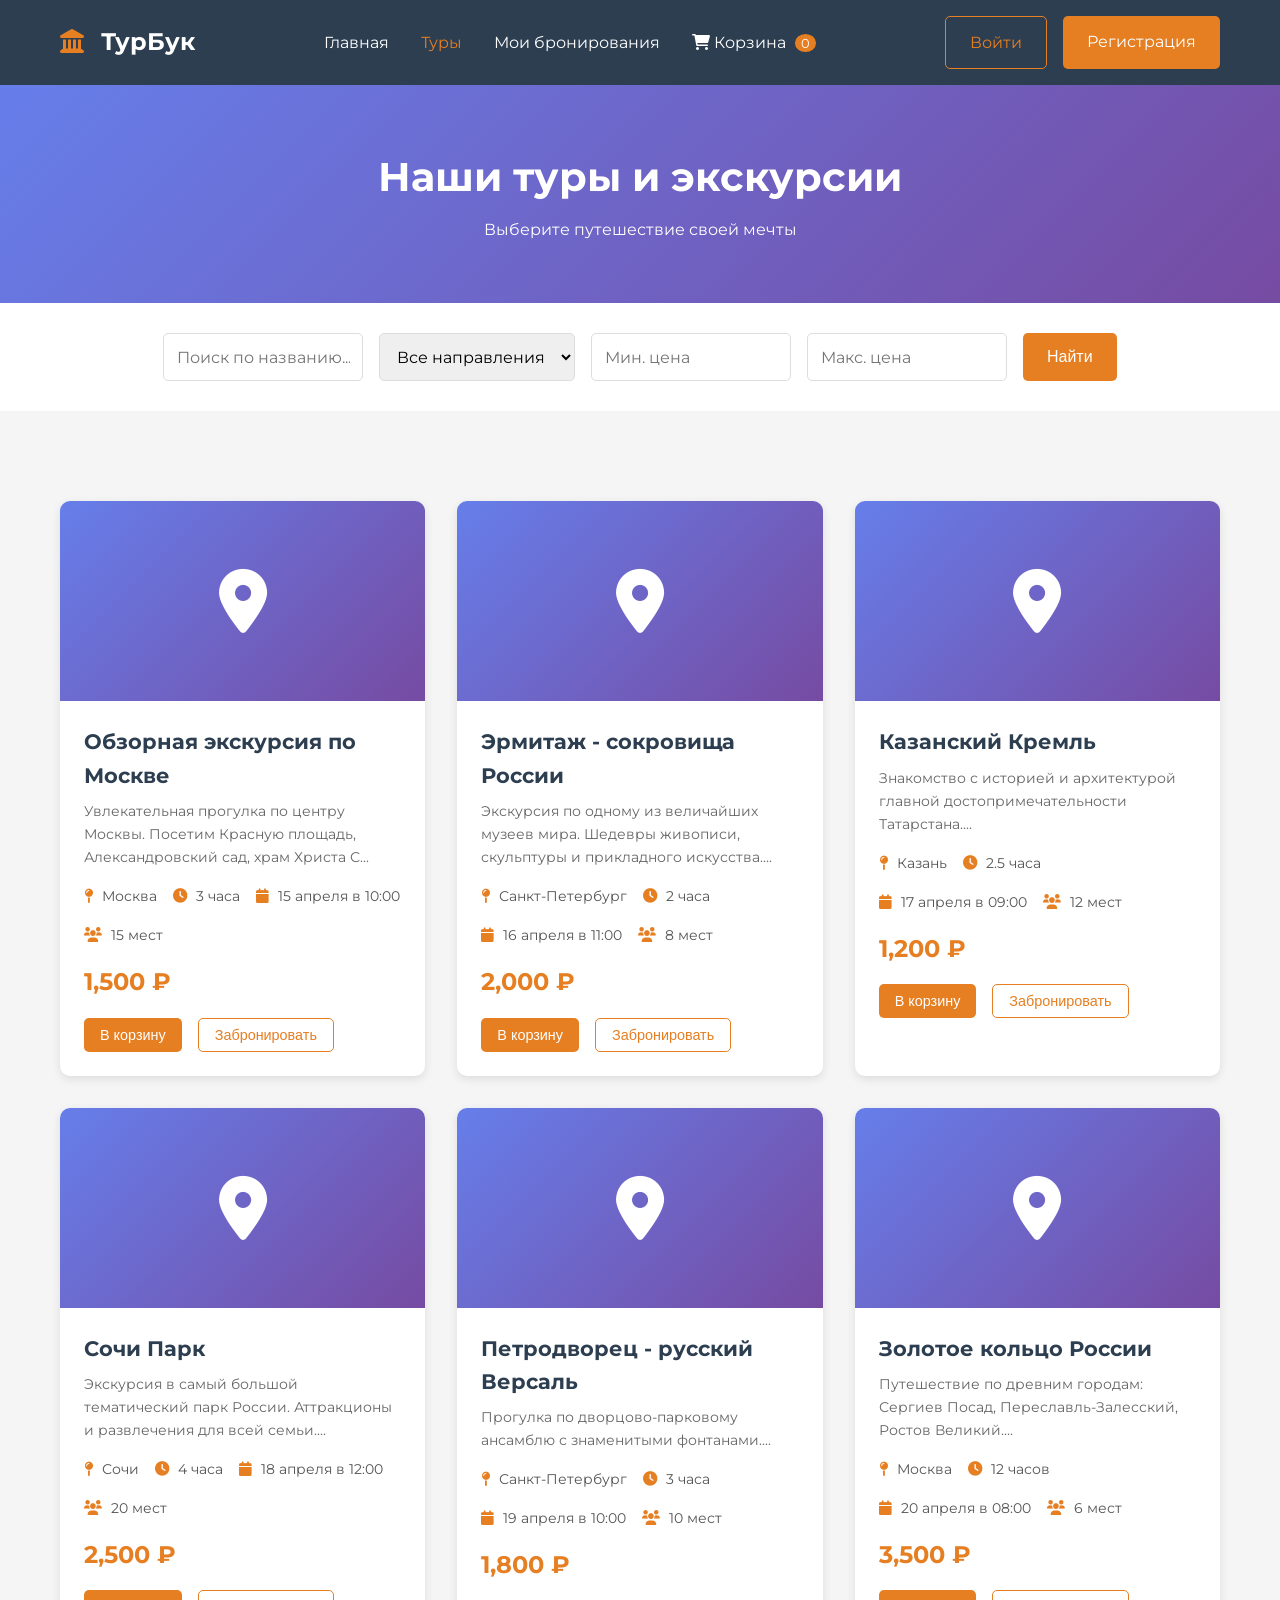
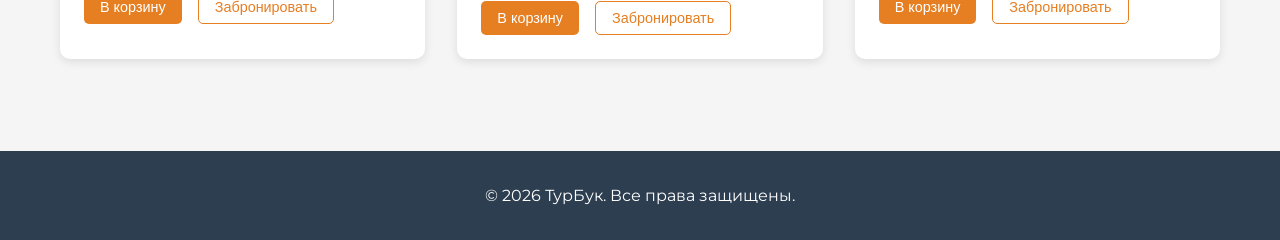
==== tours.html @ 857af608 "Add files via upload" ====
<!DOCTYPE html>
<html lang="ru">
<head>
    <meta charset="UTF-8">
    <meta name="viewport" content="width=device-width, initial-scale=1.0">
    <title>Туры - ТурБук</title>
    <link rel="stylesheet" href="style.css">
    <link href="https://fonts.googleapis.com/css2?family=Montserrat:wght@300;400;500;600;700&display=swap" rel="stylesheet">
    <link rel="stylesheet" href="https://cdnjs.cloudflare.com/ajax/libs/font-awesome/6.0.0/css/all.min.css">
</head>
<body>
    <nav class="navbar">
        <div class="container">
            <div class="logo">
                <i class="fas fa-landmark"></i>
                <span>ТурБук</span>
            </div>
            <ul class="nav-links">
                <li><a href="index.html">Главная</a></li>
                <li><a href="tours.html" class="active">Туры</a></li>
                <li><a href="booking.html">Мои бронирования</a></li>
                <li><a href="cart.html"><i class="fas fa-shopping-cart"></i> Корзина <span id="cartCount" class="cart-count">0</span></a></li>
            </ul>
            <div class="auth-buttons" id="authButtons">
                <a href="login.html" class="btn btn-outline">Войти</a>
                <a href="register.html" class="btn btn-primary">Регистрация</a>
            </div>
            <div class="user-info" id="userInfo" style="display: none;">
                <i class="fas fa-user-circle"></i>
                <span id="username"></span>
                <button onclick="logout()" class="btn-logout">Выйти</button>
            </div>
        </div>
    </nav>

    <section class="page-header">
        <div class="container">
            <h1>Наши туры и экскурсии</h1>
            <p>Выберите путешествие своей мечты</p>
        </div>
    </section>

    <section class="filters">
        <div class="container">
            <div class="filter-group">
                <input type="text" id="searchInput" placeholder="Поиск по названию..." class="filter-input">
                <select id="locationFilter" class="filter-select">
                    <option value="">Все направления</option>
                    <option value="Москва">Москва</option>
                    <option value="Санкт-Петербург">Санкт-Петербург</option>
                    <option value="Казань">Казань</option>
                    <option value="Сочи">Сочи</option>
                </select>
                <input type="number" id="minPrice" placeholder="Мин. цена" class="filter-input">
                <input type="number" id="maxPrice" placeholder="Макс. цена" class="filter-input">
                <button onclick="filterTours()" class="btn btn-primary">Найти</button>
            </div>
        </div>
    </section>

    <section class="tours-section">
        <div class="container">
            <div class="tours-grid" id="allTours"></div>
        </div>
    </section>

    <footer>
        <div class="container">
            <p>&copy; 2026 ТурБук. Все права защищены.</p>
        </div>
    </footer>

    <script src="main.js"></script>
    <script>
        checkAuth();
        loadAllTours();
        updateCartCount();
    </script>
</body>
</html>
---- style.css ----
* {
    margin: 0;
    padding: 0;
    box-sizing: border-box;
}

body {
    font-family: 'Montserrat', sans-serif;
    line-height: 1.6;
    color: #333;
    background: #f5f5f5;
}

.container {
    max-width: 1200px;
    margin: 0 auto;
    padding: 0 20px;
}

/* Navbar */
.navbar {
    background: #2c3e50;
    color: white;
    padding: 1rem 0;
    position: sticky;
    top: 0;
    z-index: 100;
}

.navbar .container {
    display: flex;
    justify-content: space-between;
    align-items: center;
}

.logo {
    font-size: 1.5rem;
    font-weight: bold;
}

.logo i {
    color: #e67e22;
    margin-right: 10px;
}

.nav-links {
    display: flex;
    list-style: none;
    gap: 2rem;
}

.nav-links a {
    color: white;
    text-decoration: none;
    transition: color 0.3s;
}

.nav-links a:hover,
.nav-links a.active {
    color: #e67e22;
}

.auth-buttons {
    display: flex;
    gap: 1rem;
}

.user-info {
    display: flex;
    align-items: center;
    gap: 1rem;
}

.user-info i {
    font-size: 1.2rem;
    color: #e67e22;
}

.btn-logout {
    background: none;
    border: 1px solid #e67e22;
    color: #e67e22;
    padding: 0.3rem 1rem;
    border-radius: 5px;
    cursor: pointer;
    transition: all 0.3s;
}

.btn-logout:hover {
    background: #e67e22;
    color: white;
}

/* Buttons */
.btn {
    display: inline-block;
    padding: 0.8rem 1.5rem;
    border-radius: 5px;
    text-decoration: none;
    transition: all 0.3s;
    cursor: pointer;
    border: none;
    font-size: 1rem;
}

.btn-primary {
    background: #e67e22;
    color: white;
}

.btn-primary:hover {
    background: #d35400;
    transform: translateY(-2px);
}

.btn-outline {
    border: 1px solid #e67e22;
    color: #e67e22;
    background: transparent;
}

.btn-outline:hover {
    background: #e67e22;
    color: white;
}

.btn-large {
    padding: 1rem 2rem;
    font-size: 1.2rem;
}

.btn-small {
    padding: 0.5rem 1rem;
    font-size: 0.9rem;
}

.btn-danger {
    background: #e74c3c;
    color: white;
}

.btn-danger:hover {
    background: #c0392b;
}

/* Hero Section */
.hero {
    background: linear-gradient(135deg, #667eea 0%, #764ba2 100%);
    color: white;
    text-align: center;
    padding: 100px 0;
}

.hero h1 {
    font-size: 3rem;
    margin-bottom: 1rem;
}

.hero p {
    font-size: 1.2rem;
    margin-bottom: 2rem;
}

/* Features */
.features {
    padding: 80px 0;
    background: white;
}

.features h2 {
    text-align: center;
    margin-bottom: 3rem;
    font-size: 2rem;
}

.features-grid {
    display: grid;
    grid-template-columns: repeat(auto-fit, minmax(300px, 1fr));
    gap: 2rem;
}

.feature {
    text-align: center;
    padding: 2rem;
    background: #f9f9f9;
    border-radius: 10px;
    transition: transform 0.3s;
}

.feature:hover {
    transform: translateY(-5px);
}

.feature i {
    font-size: 3rem;
    color: #e67e22;
    margin-bottom: 1rem;
}

/* Tours Grid */
.tours-section,
.popular-tours {
    padding: 60px 0;
}

.tours-grid {
    display: grid;
    grid-template-columns: repeat(auto-fill, minmax(350px, 1fr));
    gap: 2rem;
}

.tour-card {
    background: white;
    border-radius: 10px;
    overflow: hidden;
    box-shadow: 0 3px 10px rgba(0,0,0,0.1);
    transition: transform 0.3s;
}

.tour-card:hover {
    transform: translateY(-5px);
    box-shadow: 0 5px 20px rgba(0,0,0,0.15);
}

.tour-image {
    height: 200px;
    background: linear-gradient(135deg, #667eea 0%, #764ba2 100%);
    display: flex;
    align-items: center;
    justify-content: center;
    color: white;
}

.tour-image i {
    font-size: 4rem;
}

.tour-content {
    padding: 1.5rem;
}

.tour-title {
    font-size: 1.3rem;
    margin-bottom: 0.5rem;
    color: #2c3e50;
}

.tour-description {
    color: #666;
    margin-bottom: 1rem;
    font-size: 0.9rem;
}

.tour-info {
    display: flex;
    flex-wrap: wrap;
    gap: 1rem;
    margin-bottom: 1rem;
    font-size: 0.9rem;
    color: #555;
}

.tour-info i {
    margin-right: 5px;
    color: #e67e22;
}

.tour-price {
    font-size: 1.5rem;
    font-weight: bold;
    color: #e67e22;
    margin-bottom: 1rem;
}

.tour-actions {
    display: flex;
    gap: 1rem;
}

/* Filters */
.filters {
    padding: 30px 0;
    background: white;
    margin-bottom: 30px;
}

.filter-group {
    display: flex;
    gap: 1rem;
    flex-wrap: wrap;
    justify-content: center;
}

.filter-input,
.filter-select {
    padding: 0.8rem;
    border: 1px solid #ddd;
    border-radius: 5px;
    font-size: 1rem;
    font-family: inherit;
}

.filter-input {
    width: 200px;
}

/* Cart Section */
.cart-section {
    padding: 60px 0;
    min-height: 500px;
}

.cart-items {
    margin-bottom: 2rem;
}

.cart-item {
    background: white;
    padding: 1.5rem;
    border-radius: 10px;
    margin-bottom: 1rem;
    display: flex;
    justify-content: space-between;
    align-items: center;
    flex-wrap: wrap;
    gap: 1rem;
}

.cart-item-info h3 {
    margin-bottom: 0.5rem;
}

.cart-item-price {
    font-weight: bold;
    color: #e67e22;
}

.cart-summary {
    background: white;
    padding: 1.5rem;
    border-radius: 10px;
    text-align: right;
}

.cart-total {
    font-size: 1.3rem;
    font-weight: bold;
    margin-bottom: 1rem;
}

/* Auth Section */
.auth-section {
    padding: 80px 0;
    min-height: calc(100vh - 200px);
    display: flex;
    align-items: center;
}

.auth-card {
    max-width: 400px;
    margin: 0 auto;
    background: white;
    padding: 2rem;
    border-radius: 10px;
    box-shadow: 0 3px 20px rgba(0,0,0,0.1);
}

.auth-card h2 {
    text-align: center;
    margin-bottom: 2rem;
    color: #2c3e50;
}

.form-group {
    margin-bottom: 1.5rem;
}

.form-group label {
    display: block;
    margin-bottom: 0.5rem;
    color: #555;
}

.form-group input,
.form-group textarea {
    width: 100%;
    padding: 0.8rem;
    border: 1px solid #ddd;
    border-radius: 5px;
    font-size: 1rem;
    font-family: inherit;
}

.form-group textarea {
    resize: vertical;
}

.w-100 {
    width: 100%;
}

.auth-link {
    text-align: center;
    margin-top: 1rem;
}

.auth-link a {
    color: #e67e22;
    text-decoration: none;
}

/* Bookings */
.bookings-list {
    display: flex;
    flex-direction: column;
    gap: 1rem;
}

.booking-card {
    background: white;
    padding: 1.5rem;
    border-radius: 10px;
    display: flex;
    justify-content: space-between;
    align-items: center;
    flex-wrap: wrap;
    gap: 1rem;
}

.booking-status {
    padding: 0.3rem 1rem;
    border-radius: 20px;
    font-size: 0.9rem;
}

.status-pending {
    background: #f39c12;
    color: white;
}

.status-paid {
    background: #27ae60;
    color: white;
}

.status-cancelled {
    background: #e74c3c;
    color: white;
}

/* Page Header */
.page-header {
    background: linear-gradient(135deg, #667eea 0%, #764ba2 100%);
    color: white;
    text-align: center;
    padding: 60px 0;
}

.page-header h1 {
    font-size: 2.5rem;
    margin-bottom: 0.5rem;
}

/* Cart Count */
.cart-count {
    background: #e67e22;
    border-radius: 50%;
    padding: 0.1rem 0.4rem;
    font-size: 0.8rem;
    margin-left: 5px;
}

/* Alerts */
.alert {
    padding: 1rem;
    border-radius: 5px;
    margin-bottom: 1rem;
}

.alert-success {
    background: #d4edda;
    color: #155724;
    border: 1px solid #c3e6cb;
}

.alert-error {
    background: #f8d7da;
    color: #721c24;
    border: 1px solid #f5c6cb;
}

/* Footer */
footer {
    background: #2c3e50;
    color: white;
    text-align: center;
    padding: 2rem 0;
    margin-top: 2rem;
}

/* Responsive */
@media (max-width: 768px) {
    .navbar .container {
        flex-direction: column;
        gap: 1rem;
    }
    
    .nav-links {
        flex-wrap: wrap;
        justify-content: center;
    }
    
    .hero h1 {
        font-size: 2rem;
    }
    
    .tours-grid {
        grid-template-columns: 1fr;
    }
    
    .filter-group {
        flex-direction: column;
    }
    
    .filter-input,
    .filter-select {
        width: 100%;
    }
    
    .cart-item {
        flex-direction: column;
        text-align: center;
    }
}
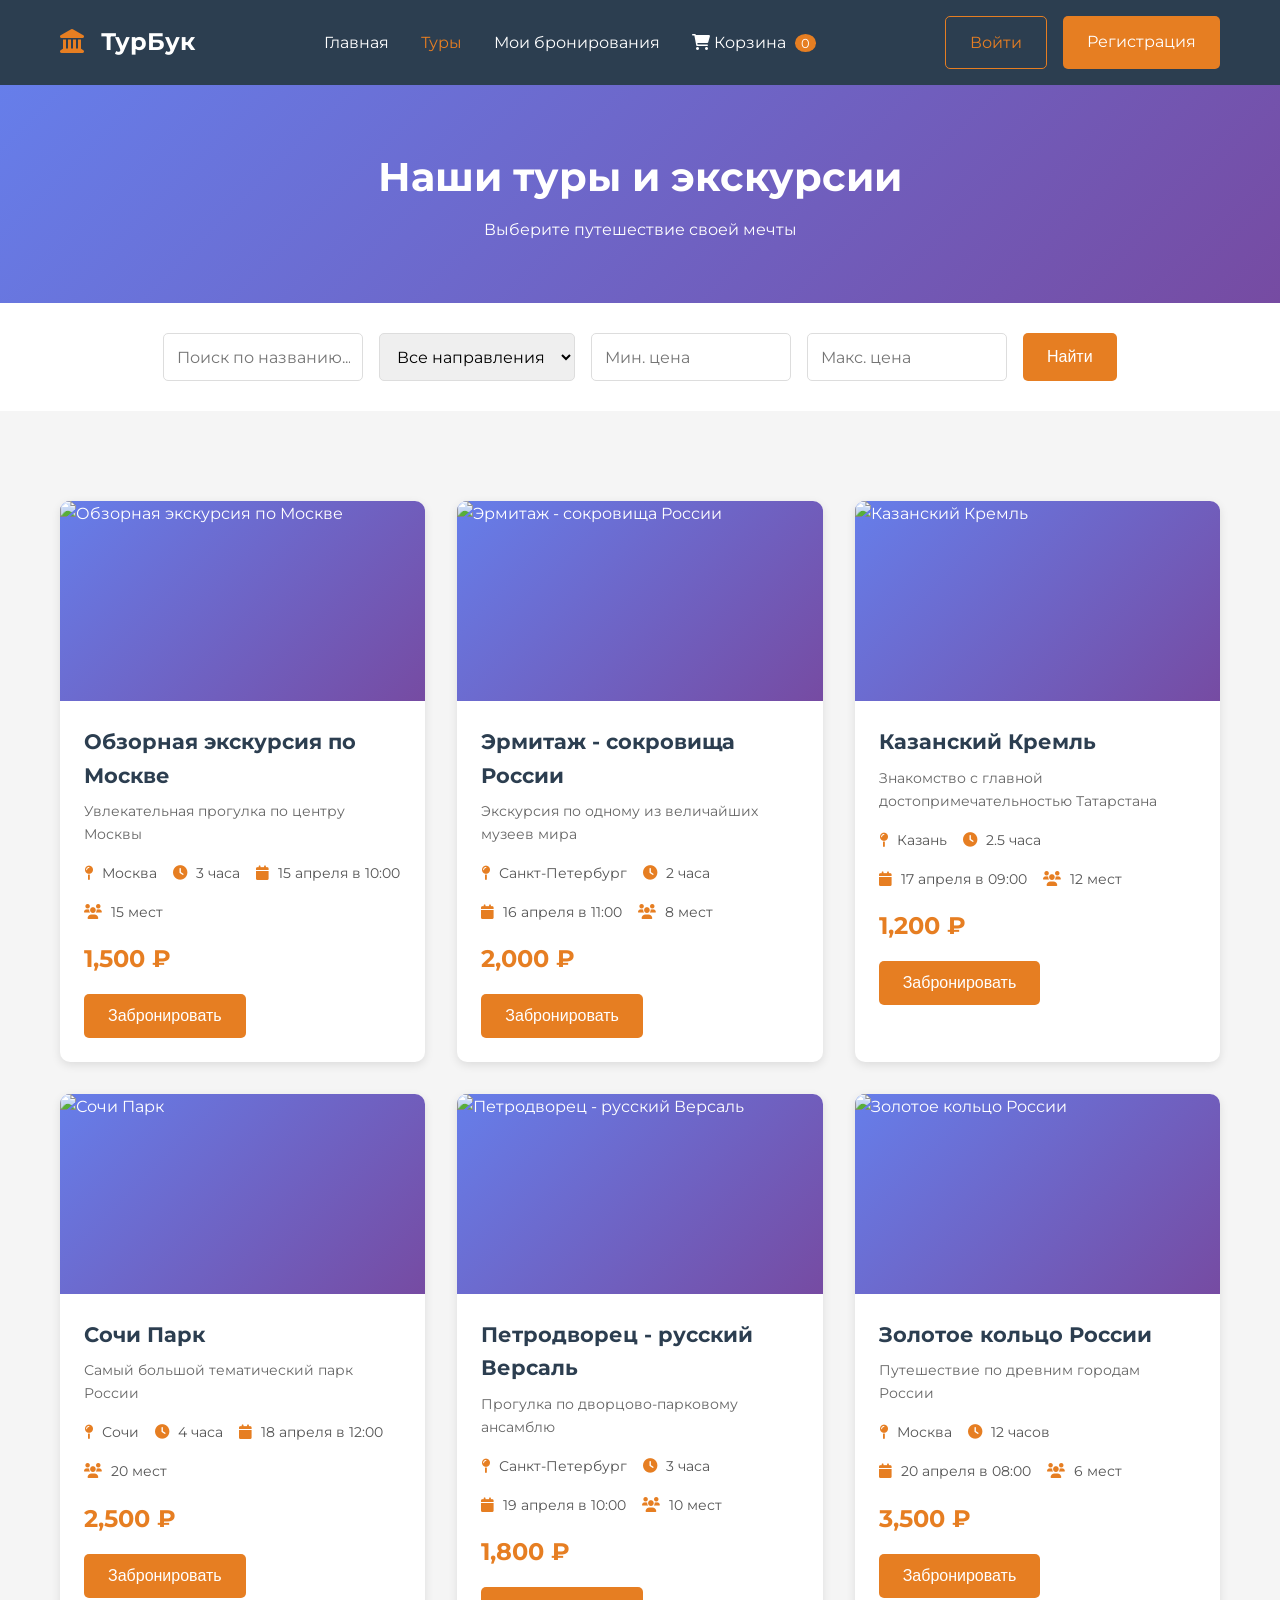
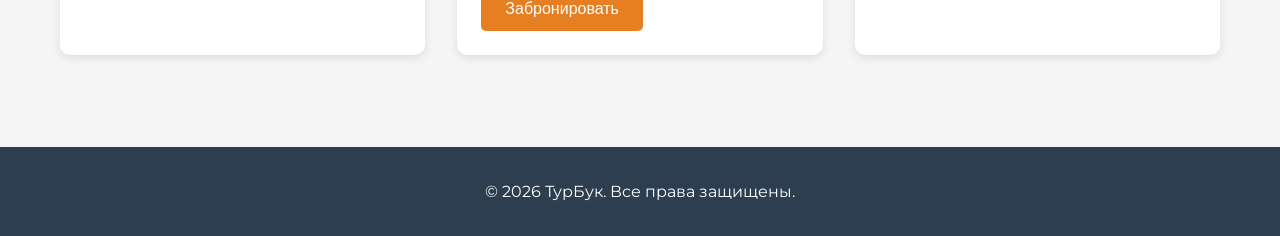
==== commit 897eec6c: "tours.html" ====
--- a/tours.html
+++ b/tours.html
@@ -70,11 +70,12 @@
         </div>
     </footer>
 
-    <script src="main.js"></script>
-    <script>
-        checkAuth();
-        loadAllTours();
+    <script src="data.js"></script>
+<script src="main.js"></script>
+<script>
+    checkAuth();
+    loadAllTours();
         updateCartCount();
     </script>
 </body>
-</html>+</html>
--- a/style.css
+++ b/style.css
@@ -531,4 +531,170 @@
         flex-direction: column;
         text-align: center;
     }
-}+}
+/* Tour Card Hover Effect */
+.tour-card {
+    cursor: pointer;
+    transition: transform 0.3s, box-shadow 0.3s;
+}
+
+.tour-card:hover {
+    transform: translateY(-5px);
+    box-shadow: 0 10px 30px rgba(0,0,0,0.2);
+}
+
+/* Tour Detail Page */
+.tour-detail-section {
+    padding: 40px 0;
+    min-height: calc(100vh - 200px);
+}
+
+.tour-detail-card {
+    background: white;
+    border-radius: 20px;
+    box-shadow: 0 5px 30px rgba(0,0,0,0.1);
+    overflow: hidden;
+}
+
+.tour-detail-loading,
+.tour-detail-error {
+    text-align: center;
+    padding: 60px;
+    color: #7f8c8d;
+}
+
+.tour-detail-loading i,
+.tour-detail-error i {
+    font-size: 3rem;
+    margin-bottom: 20px;
+}
+
+.tour-detail-content {
+    display: flex;
+    flex-wrap: wrap;
+}
+
+.tour-detail-image {
+    flex: 1;
+    min-width: 300px;
+    max-height: 500px;
+    overflow: hidden;
+}
+
+.tour-detail-image img {
+    width: 100%;
+    height: 100%;
+    object-fit: cover;
+}
+
+.tour-detail-info {
+    flex: 2;
+    padding: 30px;
+}
+
+.tour-detail-info h1 {
+    font-size: 2rem;
+    color: #2c3e50;
+    margin-bottom: 15px;
+}
+
+.tour-detail-meta {
+    display: flex;
+    flex-wrap: wrap;
+    gap: 20px;
+    padding: 15px 0;
+    border-top: 1px solid #eee;
+    border-bottom: 1px solid #eee;
+    margin-bottom: 20px;
+    color: #666;
+}
+
+.tour-detail-meta span {
+    display: flex;
+    align-items: center;
+    gap: 8px;
+}
+
+.tour-detail-meta i {
+    color: #e67e22;
+    width: 20px;
+}
+
+.tour-detail-section {
+    margin-bottom: 25px;
+}
+
+.tour-detail-section h3 {
+    font-size: 1.2rem;
+    color: #2c3e50;
+    margin-bottom: 10px;
+    display: flex;
+    align-items: center;
+    gap: 10px;
+}
+
+.tour-detail-section h3 i {
+    color: #e67e22;
+}
+
+.tour-detail-section p {
+    color: #555;
+    line-height: 1.6;
+}
+
+.tour-detail-grid {
+    display: grid;
+    grid-template-columns: 1fr 1fr;
+    gap: 20px;
+    margin: 25px 0;
+}
+
+.tour-detail-price {
+    background: #f8f9fa;
+    padding: 20px;
+    border-radius: 10px;
+    text-align: center;
+    margin: 25px 0;
+}
+
+.tour-detail-price .price {
+    font-size: 2rem;
+    font-weight: bold;
+    color: #e67e22;
+}
+
+.tour-detail-price .price-note {
+    color: #7f8c8d;
+    font-size: 0.9rem;
+}
+
+.btn-large {
+    padding: 12px 30px;
+    font-size: 1.1rem;
+    margin-right: 10px;
+}
+
+/* Responsive */
+@media (max-width: 768px) {
+    .tour-detail-content {
+        flex-direction: column;
+    }
+    
+    .tour-detail-image {
+        max-height: 300px;
+    }
+    
+    .tour-detail-grid {
+        grid-template-columns: 1fr;
+    }
+    
+    .tour-detail-info h1 {
+        font-size: 1.5rem;
+    }
+    
+    .btn-large {
+        display: block;
+        width: 100%;
+        margin-bottom: 10px;
+    }
+}
